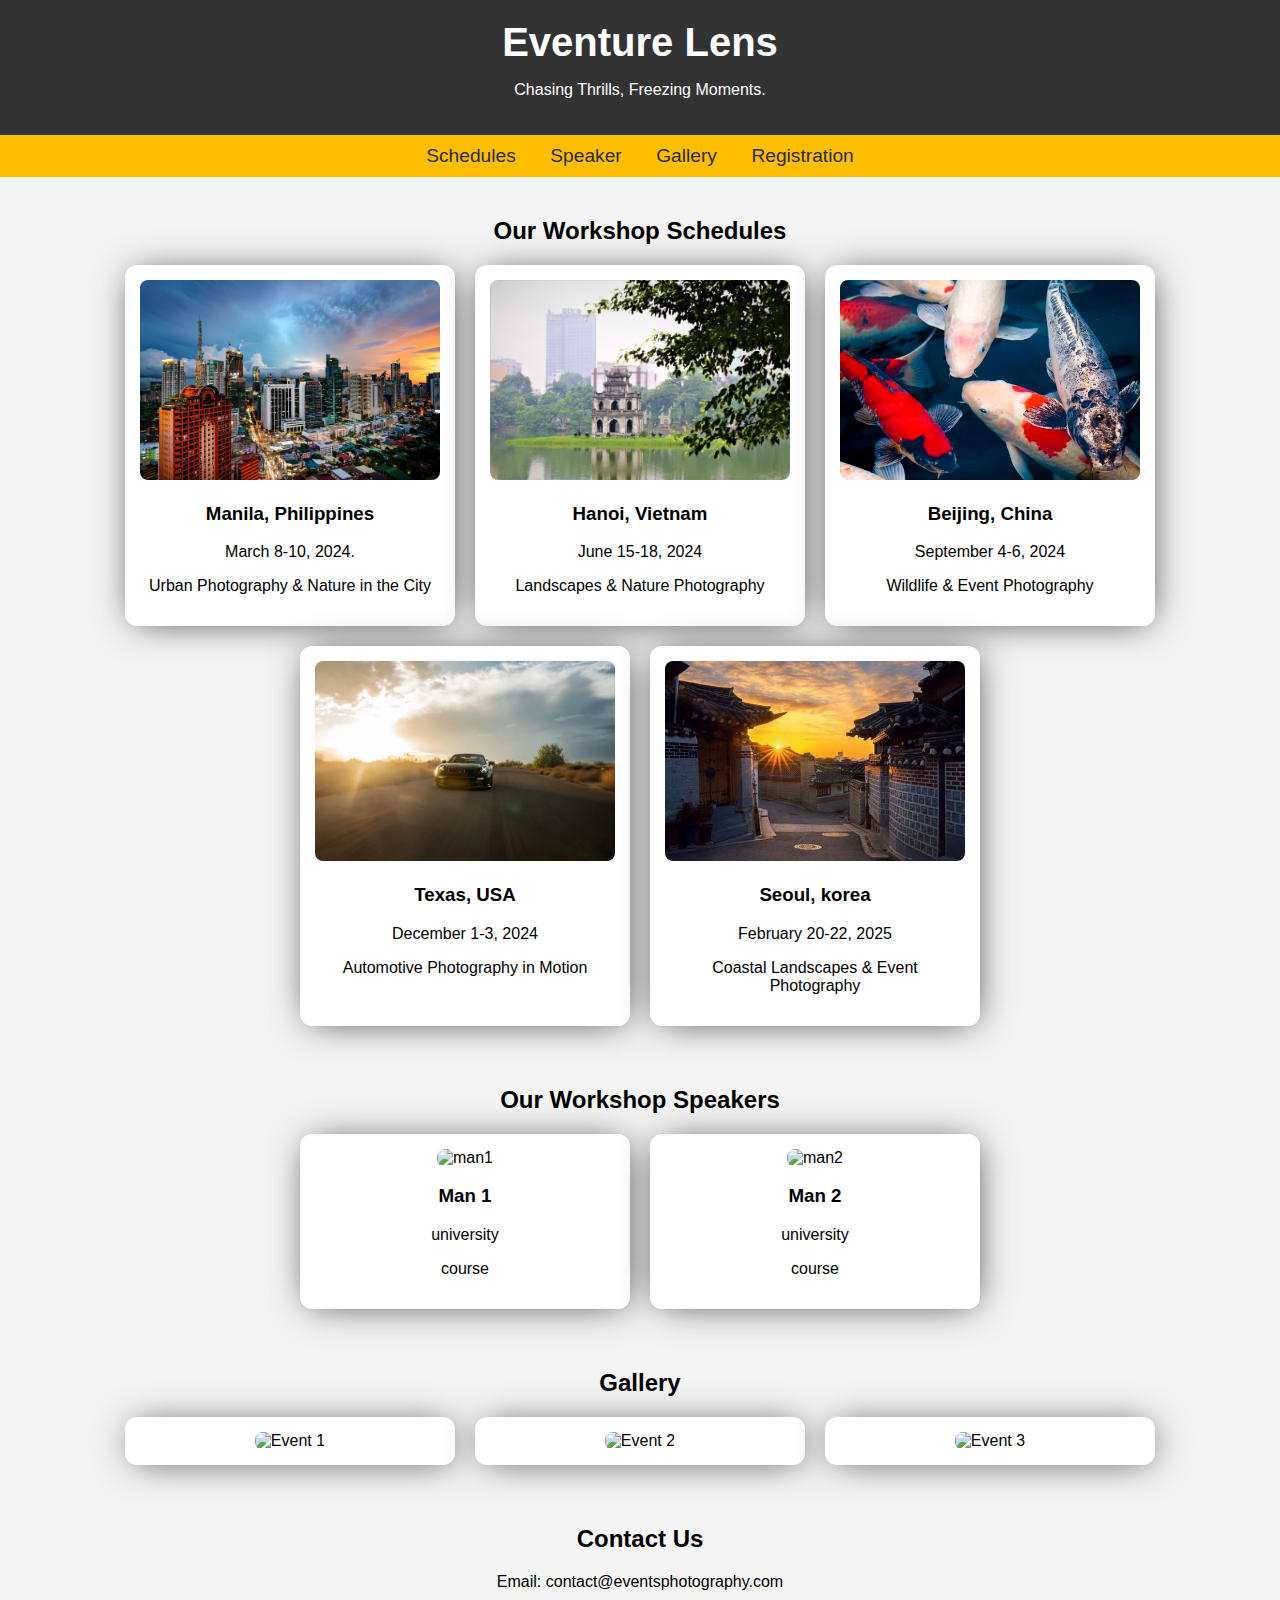
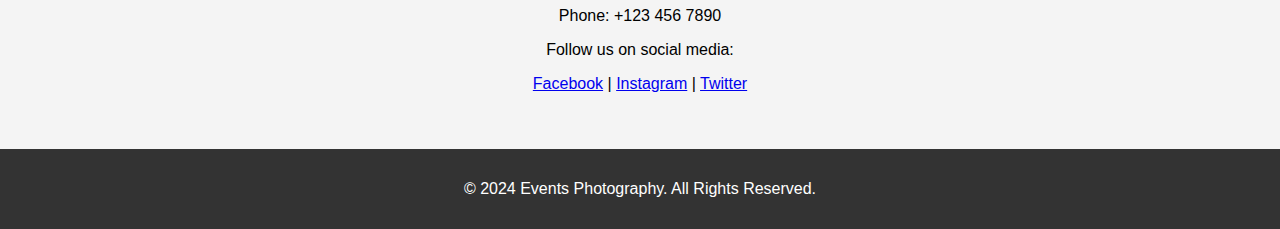
==== index.html @ 26aae25e "Update index.html" ====
<!DOCTYPE html>
<html lang="en">
<head>
    <meta charset="UTF-8">
    <meta name="viewport" content="width=device-width, initial-scale=1.0">
    <title>Eventure Lens</title>
    <link rel="stylesheet" href="styles.css">
</head>
<body>
    <header>
        <h1>Eventure Lens</h1>
        <p>Chasing Thrills, Freezing Moments.</p>
    </header>

    <nav>
        <a href="#schedules">Schedules</a>
        <a href="#gallery">Speaker</a>
        <a href="#contact">Gallery</a>
        <a href="#about">Registration</a>
    </nav>

    <section id="services">
        <h2>Our Workshop Schedules</h2>
        <div class="services">
            <div class="service">
                <img src="Makati_city.jpg" alt="philippines">
                <h3>Manila, Philippines</h3>
                <p>March 8-10, 2024.</p>
                <p>Urban Photography & Nature in the City</p>
            </div>
            <div class="service">
                <img src="hanoi.jpg" alt="vietnam">
                <h3>Hanoi, Vietnam</h3>
                <p>June 15-18, 2024</p>
                <p>Landscapes & Nature Photography</p>
            </div>
            <div class="service">
                <img src="Bejing-china.jpg" alt="china">
                <h3>Beijing, China</h3>
                <p>September 4-6, 2024</p>
                <p>Wildlife & Event Photography</p>
            </div>
            <div class="service">
                <img src="Texas-USA.webp" alt="united states">
                <h3>Texas, USA</h3>
                <p>December 1-3, 2024</p>
                <p>Automotive Photography in Motion</p>
            </div>
            <div class="service">
                <img src="seoul-Korea.jpg" alt="korea">
                <h3>Seoul, korea</h3>
                <p>February 20-22, 2025</p>
                <p>Coastal Landscapes & Event Photography</p>
            </div>
        </div>
    </section>

    <section id="speaker">
        <h2>Our Workshop Speakers</h2>
        <div class="speakers">
            <div class="speaker">
                <img src="picture.jpg" alt="man1">
                <h3>Man 1</h3>
                <p>university</p>
                <p>course</p>
            </div>
            <div class="speaker">
                <img src="picture.jpg" alt="man2">
                <h3>Man 2</h3>
                <p>university</p>
                <p>course</p>
            </div>
        </div>
    </section>

    <section id="gallery">
        <h2>Gallery</h2>
        <div class="gallery">
            <div class="photo">
                <img src="event1.jpg" alt="Event 1">
            </div>
            <div class="photo">
                <img src="event2.jpg" alt="Event 2">
            </div>
            <div class="photo">
                <img src="event3.jpg" alt="Event 3">
            </div>
        </div>
    </section>

    <section id="contact">
        <h2>Contact Us</h2>
        <p>Email: contact@eventsphotography.com</p>
        <p>Phone: +123 456 7890</p>
        <p>Follow us on social media:</p>
        <p>
            <a href="#">Facebook</a> | 
            <a href="#">Instagram</a> | 
            <a href="#">Twitter</a>
        </p>
    </section>

    <footer>
        <p>&copy; 2024 Events Photography. All Rights Reserved.</p>
    </footer>
</body>
</html>
---- styles.css ----
/* General Styles */
body {
    font-family: Arial, sans-serif;
    margin: 0;
    padding: 0;
    background-color: #f4f4f4;
}

/* Header Styles */
header {
    background-color: #333;
    color: #fff;
    padding: 20px 0;
    text-align: center;
}

header h1 {
    margin: 0;
    font-size: 2.5em;
}

/* Navigation Styles */
nav {
    text-align: center;
    padding: 10px;
    background-color: #ffbf00;
}

nav a {
    color: #2a2a2a;
    text-decoration: none;
    margin: 0 15px;
    font-size: 1.2em;
}

nav a:hover {
    text-decoration: underline;
}

/* Section Styles */
section {
    padding: 20px;
    text-align: center;
}

/* Services Section */
.services, .gallery {
    display: flex;
    justify-content: center;
    gap: 20px;
    flex-wrap: wrap;
}

.service, .photo {
    background-color: #fff;
    padding: 15px;
    width: 300px;
    border-radius: 12px;
    box-shadow: 2px 2px 38px -8px rgba(0,0,0,0.78);
}

.service img, .photo img {
    width: 100%;
    height: 200px;
    object-fit: cover;
    border-radius: 8px;
}

/* Speaker Section */
.speakers, .gallery {
    display: flex;
    justify-content: center;
    gap: 20px;
    flex-wrap: wrap;
}

.speaker, .photo {
    background-color: #fff;
    padding: 15px;
    width: 300px;
    border-radius: 12px;
    box-shadow: 2px 2px 38px -8px rgba(0,0,0,0.78);
}

.speaker img, .photo img {
    width: 100%;
    height: 200px;
    object-fit: cover;
    border-radius: 8px;
}

/* Footer Styles */
footer {
    background-color: #333;
    color: #fff;
    text-align: center;
    padding: 15px 0;
    margin-top: 20px;
}
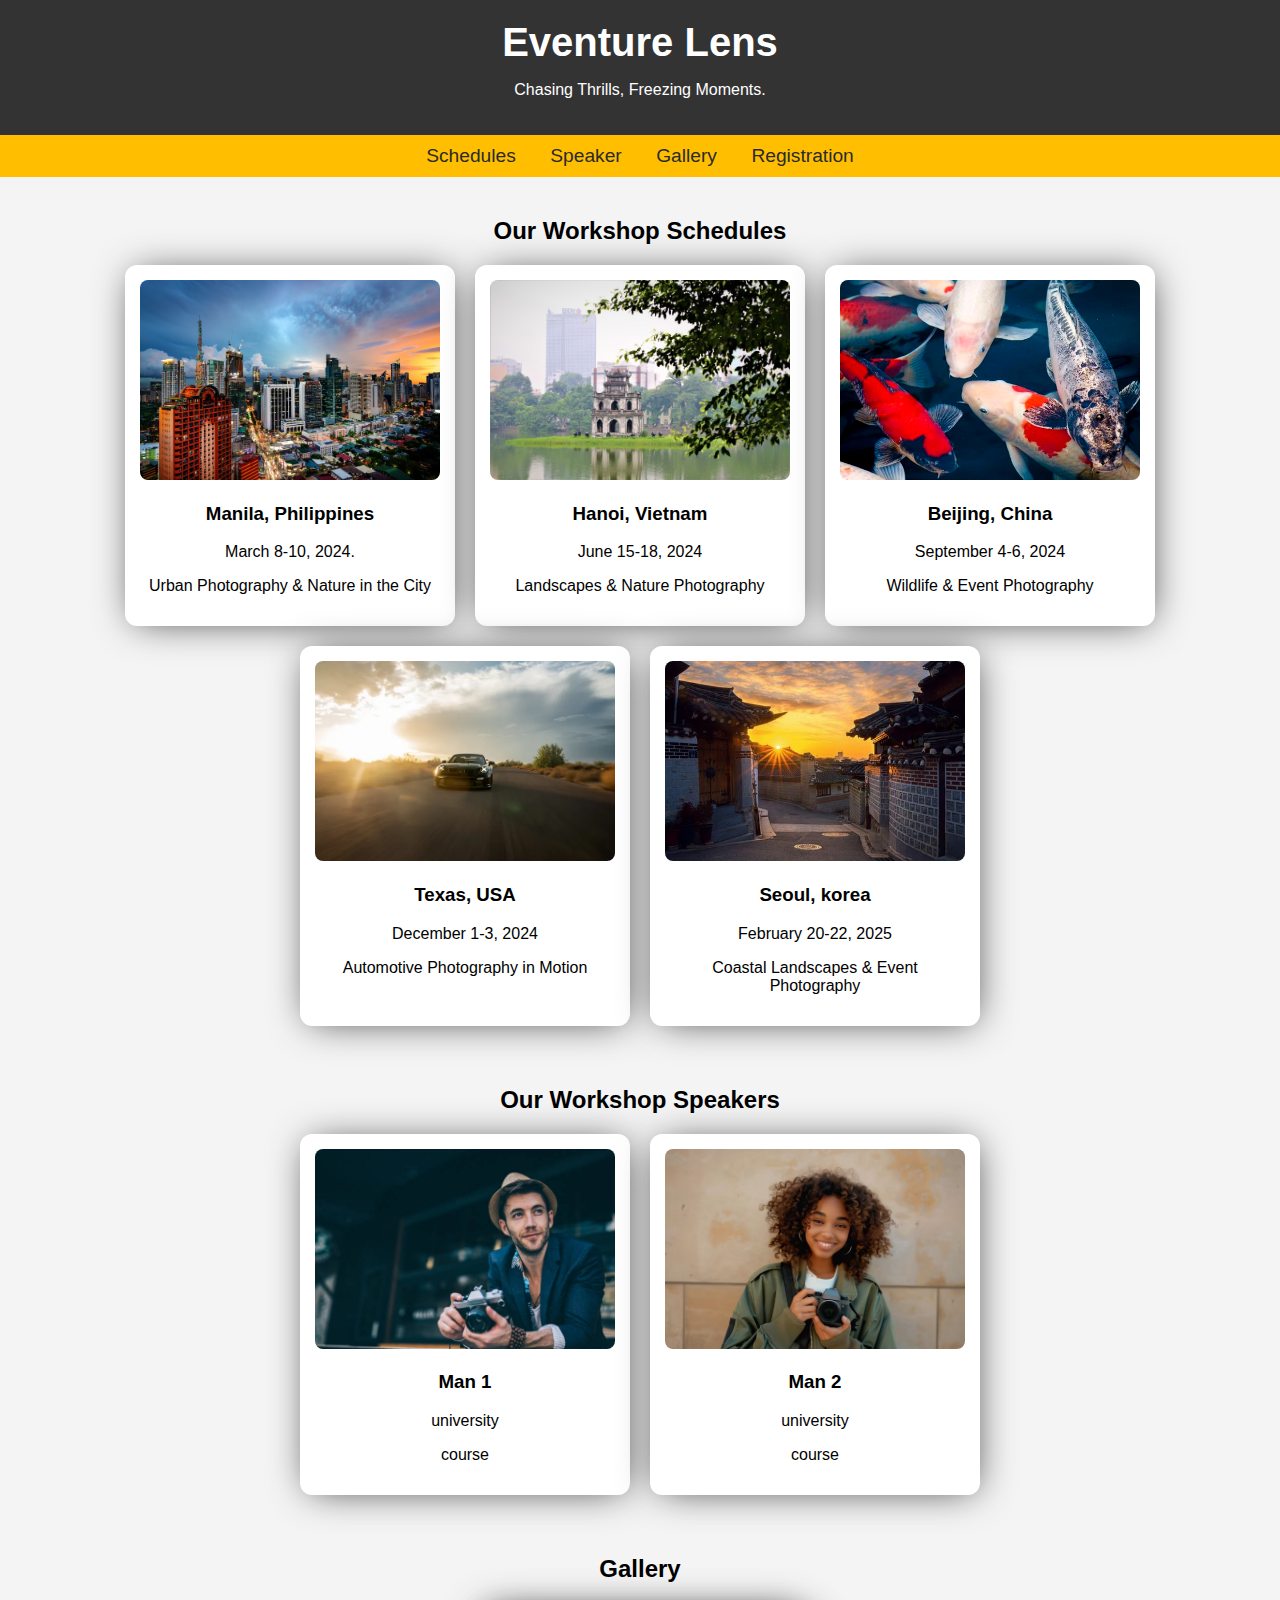
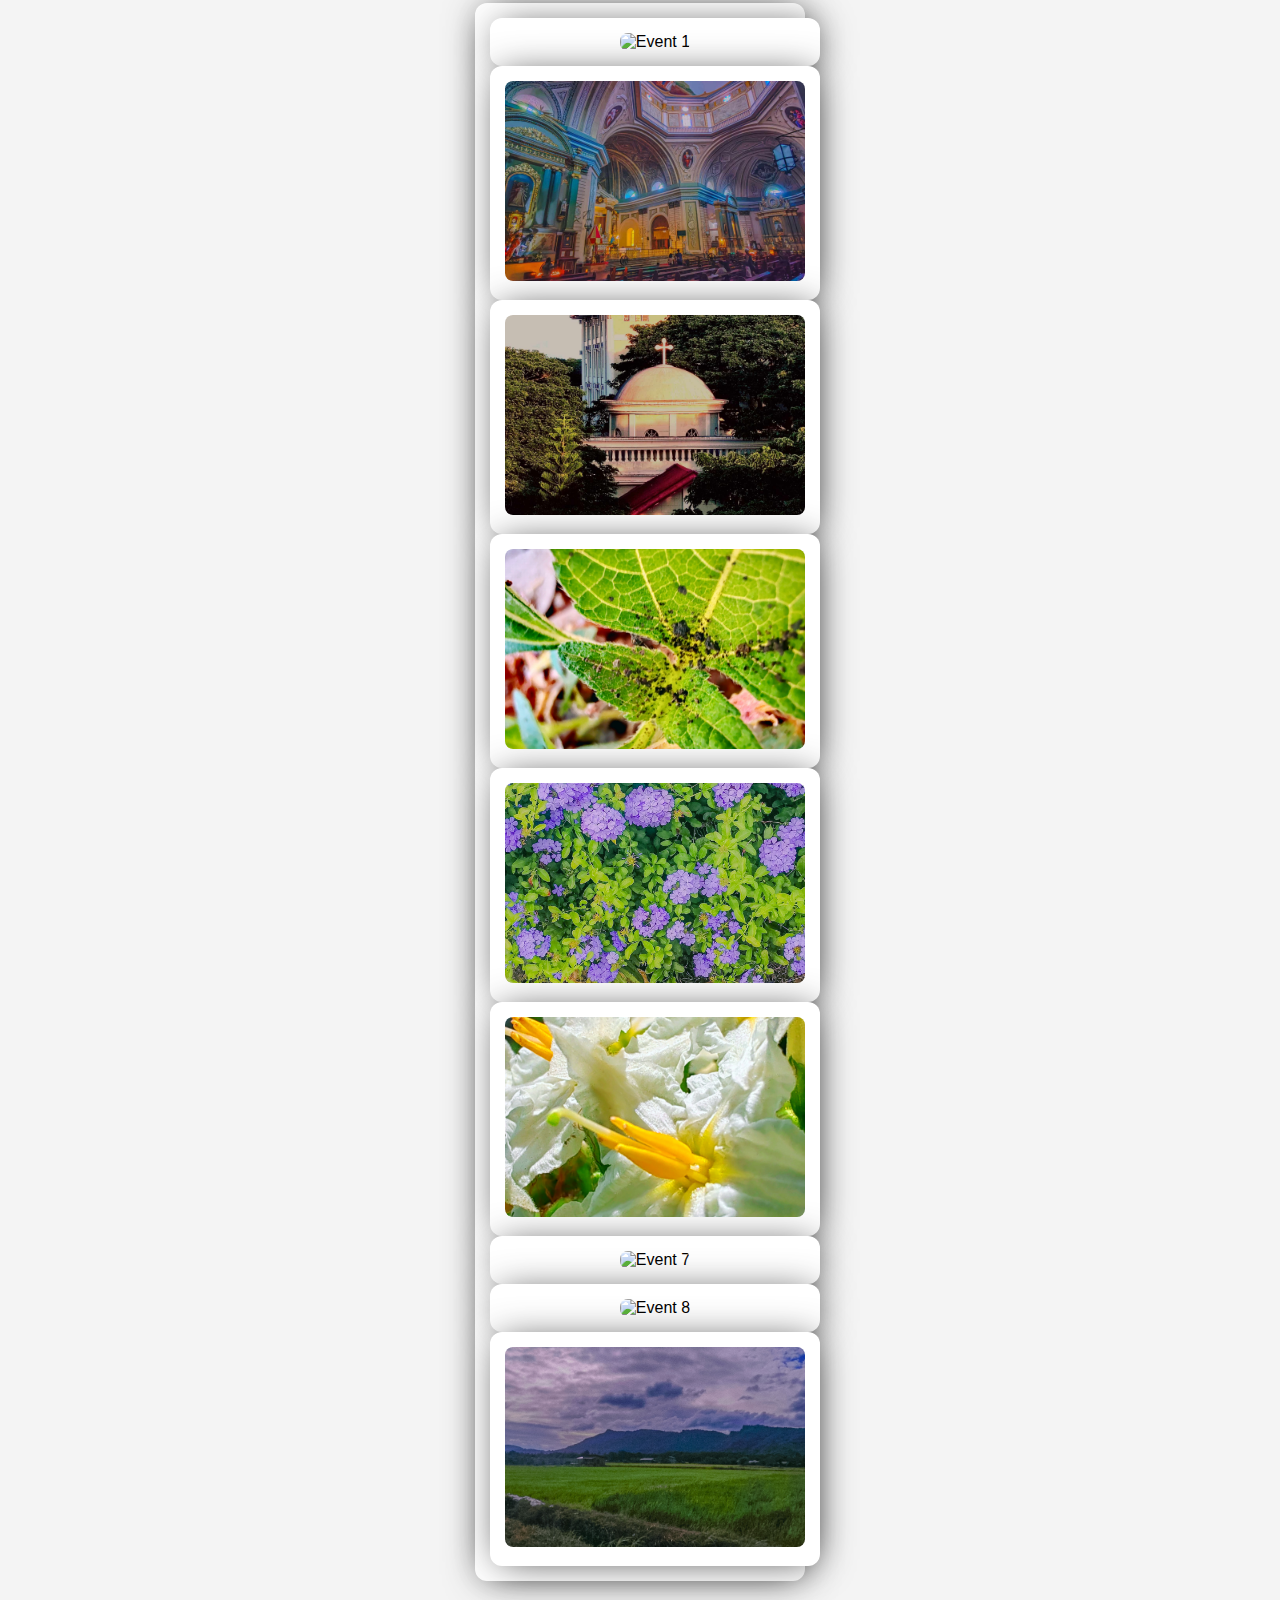
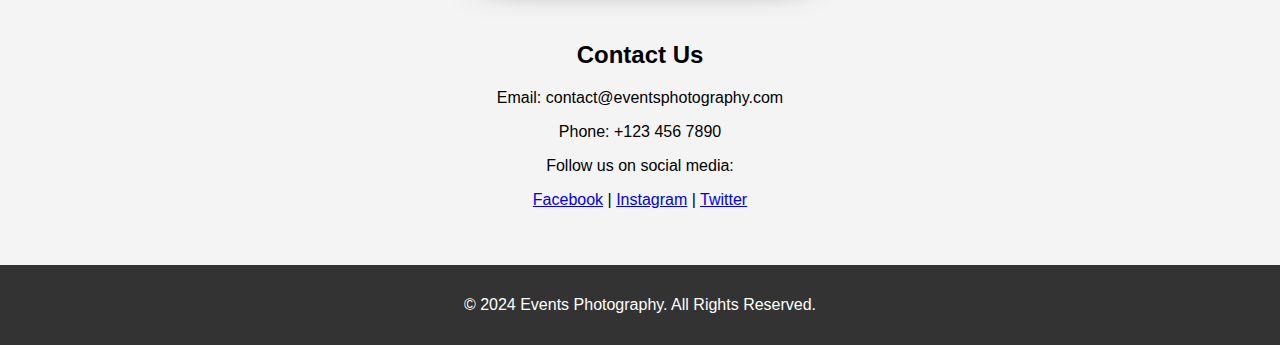
==== commit f22ca566: "Update index.html" ====
--- a/index.html
+++ b/index.html
@@ -59,13 +59,13 @@
         <h2>Our Workshop Speakers</h2>
         <div class="speakers">
             <div class="speaker">
-                <img src="picture.jpg" alt="man1">
+                <img src="male-person.jpg" alt="man1">
                 <h3>Man 1</h3>
                 <p>university</p>
                 <p>course</p>
             </div>
             <div class="speaker">
-                <img src="picture.jpg" alt="man2">
+                <img src="F-person.avif" alt="man2">
                 <h3>Man 2</h3>
                 <p>university</p>
                 <p>course</p>
@@ -77,13 +77,32 @@
         <h2>Gallery</h2>
         <div class="gallery">
             <div class="photo">
-                <img src="event1.jpg" alt="Event 1">
+                <div class="photo">
+                <img src="Flower.jpg" alt="Event 1">
             </div>
             <div class="photo">
-                <img src="event2.jpg" alt="Event 2">
+                <img src="Taal-Church.jpg" alt="Event 2">
             </div>
             <div class="photo">
-                <img src="event3.jpg" alt="Event 3">
+                <img src="Chapel.jpg" alt="Event 3">
+            </div>
+            <div class="photo">
+                <img src="leaf.jpg.jpg" alt="Event 4">
+            </div>
+            <div class="photo">
+                <img src="purpleflower.jpg.jpg" alt="Event 5">
+            </div>
+            <div class="photo">
+                <img src="triple-flower.jpg.jpg" alt="Event 6">
+            </div>
+            <div class="photo">
+                <img src="new 6.jpg" alt="Event 7">
+            </div>
+            <div class="photo">
+                <img src="new 8.jpg" alt="Event 8">
+            </div>
+            <div class="photo">
+                <img src="new 9.jpeg" alt="Event 9">
             </div>
         </div>
     </section>
--- a/styles.css
+++ b/styles.css
@@ -97,3 +97,34 @@
     padding: 15px 0;
     margin-top: 20px;
 }
+    /* Responsive */
+@media (max-width: 768px) {
+    header h1 {
+        font-size: 2em;
+    }
+    
+    nav a {
+        margin: 0 10px;
+        font-size: 1em;
+    }
+    
+    .service, .speaker, .photo {
+        width: 90%;
+        max-width: 300px;
+    }
+}
+
+@media (max-width: 480px) {
+    header h1 {
+        font-size: 1.5em;
+    }
+    
+    nav a {
+        margin: 0 5px;
+        font-size: 0.9em;
+    }
+    
+    .service, .speaker, .photo {
+        width: 95%;
+    }
+}
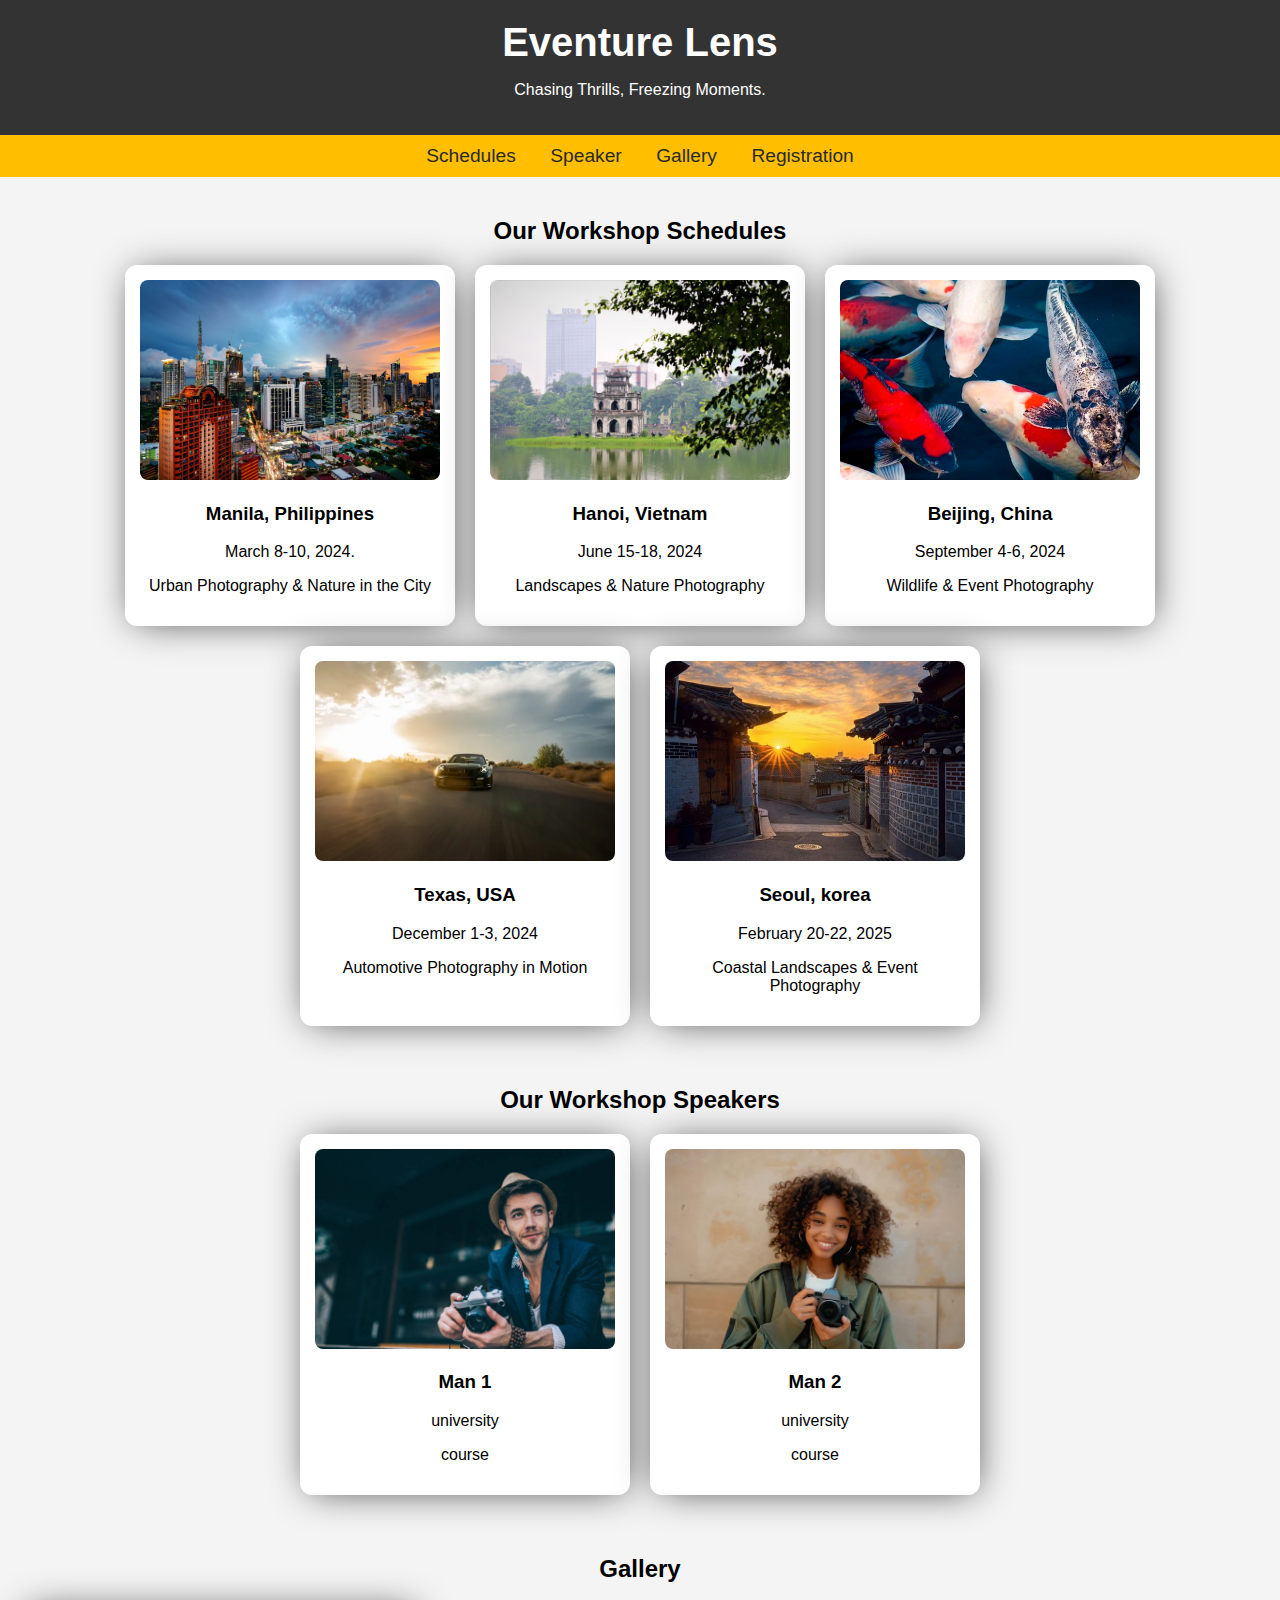
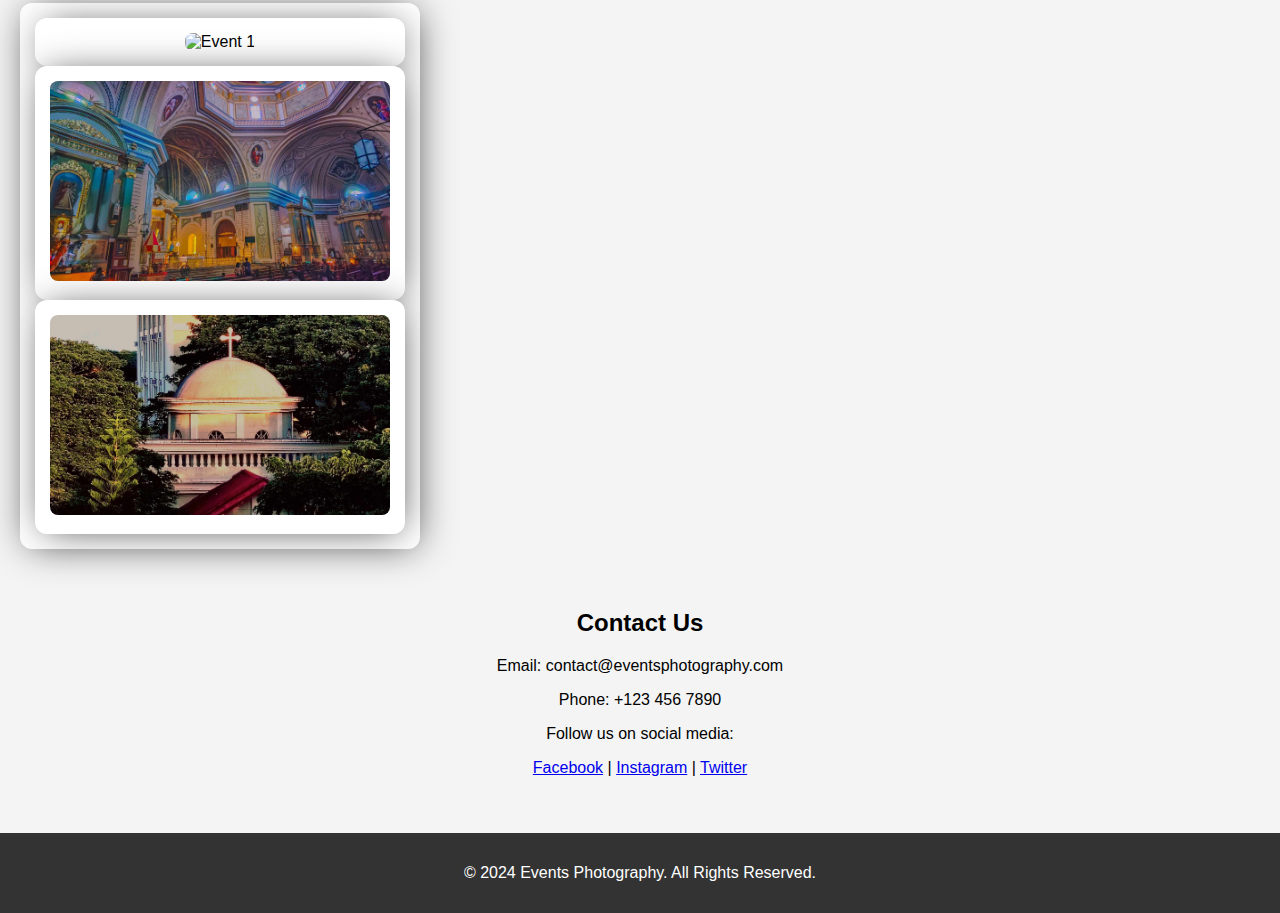
==== commit 2d448956: "Update index.html" ====
--- a/index.html
+++ b/index.html
@@ -85,25 +85,6 @@
             </div>
             <div class="photo">
                 <img src="Chapel.jpg" alt="Event 3">
-            </div>
-            <div class="photo">
-                <img src="leaf.jpg.jpg" alt="Event 4">
-            </div>
-            <div class="photo">
-                <img src="purpleflower.jpg.jpg" alt="Event 5">
-            </div>
-            <div class="photo">
-                <img src="triple-flower.jpg.jpg" alt="Event 6">
-            </div>
-            <div class="photo">
-                <img src="new 6.jpg" alt="Event 7">
-            </div>
-            <div class="photo">
-                <img src="new 8.jpg" alt="Event 8">
-            </div>
-            <div class="photo">
-                <img src="new 9.jpeg" alt="Event 9">
-            </div>
         </div>
     </section>
 
--- a/styles.css
+++ b/styles.css
@@ -57,6 +57,7 @@
     width: 300px;
     border-radius: 12px;
     box-shadow: 2px 2px 38px -8px rgba(0,0,0,0.78);
+    overflow: hidden;
 }
 
 .service img, .photo img {
@@ -64,6 +65,7 @@
     height: 200px;
     object-fit: cover;
     border-radius: 8px;
+    transition: transform 0.5s;
 }
 
 /* Speaker Section */
@@ -98,6 +100,12 @@
     margin-top: 20px;
 }
     /* Responsive */
+@media (max-width: 1024px) {
+    .service, .photo {
+        width: 45%; /* 2 items in a row */
+    }
+}
+
 @media (max-width: 768px) {
     header h1 {
         font-size: 2em;
@@ -128,3 +136,16 @@
         width: 95%;
     }
 }
+
+/* Additional Media Queries for 3x3 Grid in Gallery */
+@media (min-width: 480px) {
+    .gallery {
+        display: grid;
+        grid-template-columns: repeat(3, 1fr); /* 3 items per row */
+        gap: 20px; /* Space between grid items */
+    }
+
+    .photo {
+        width: auto; /* Let the grid control the width */
+    }
+}
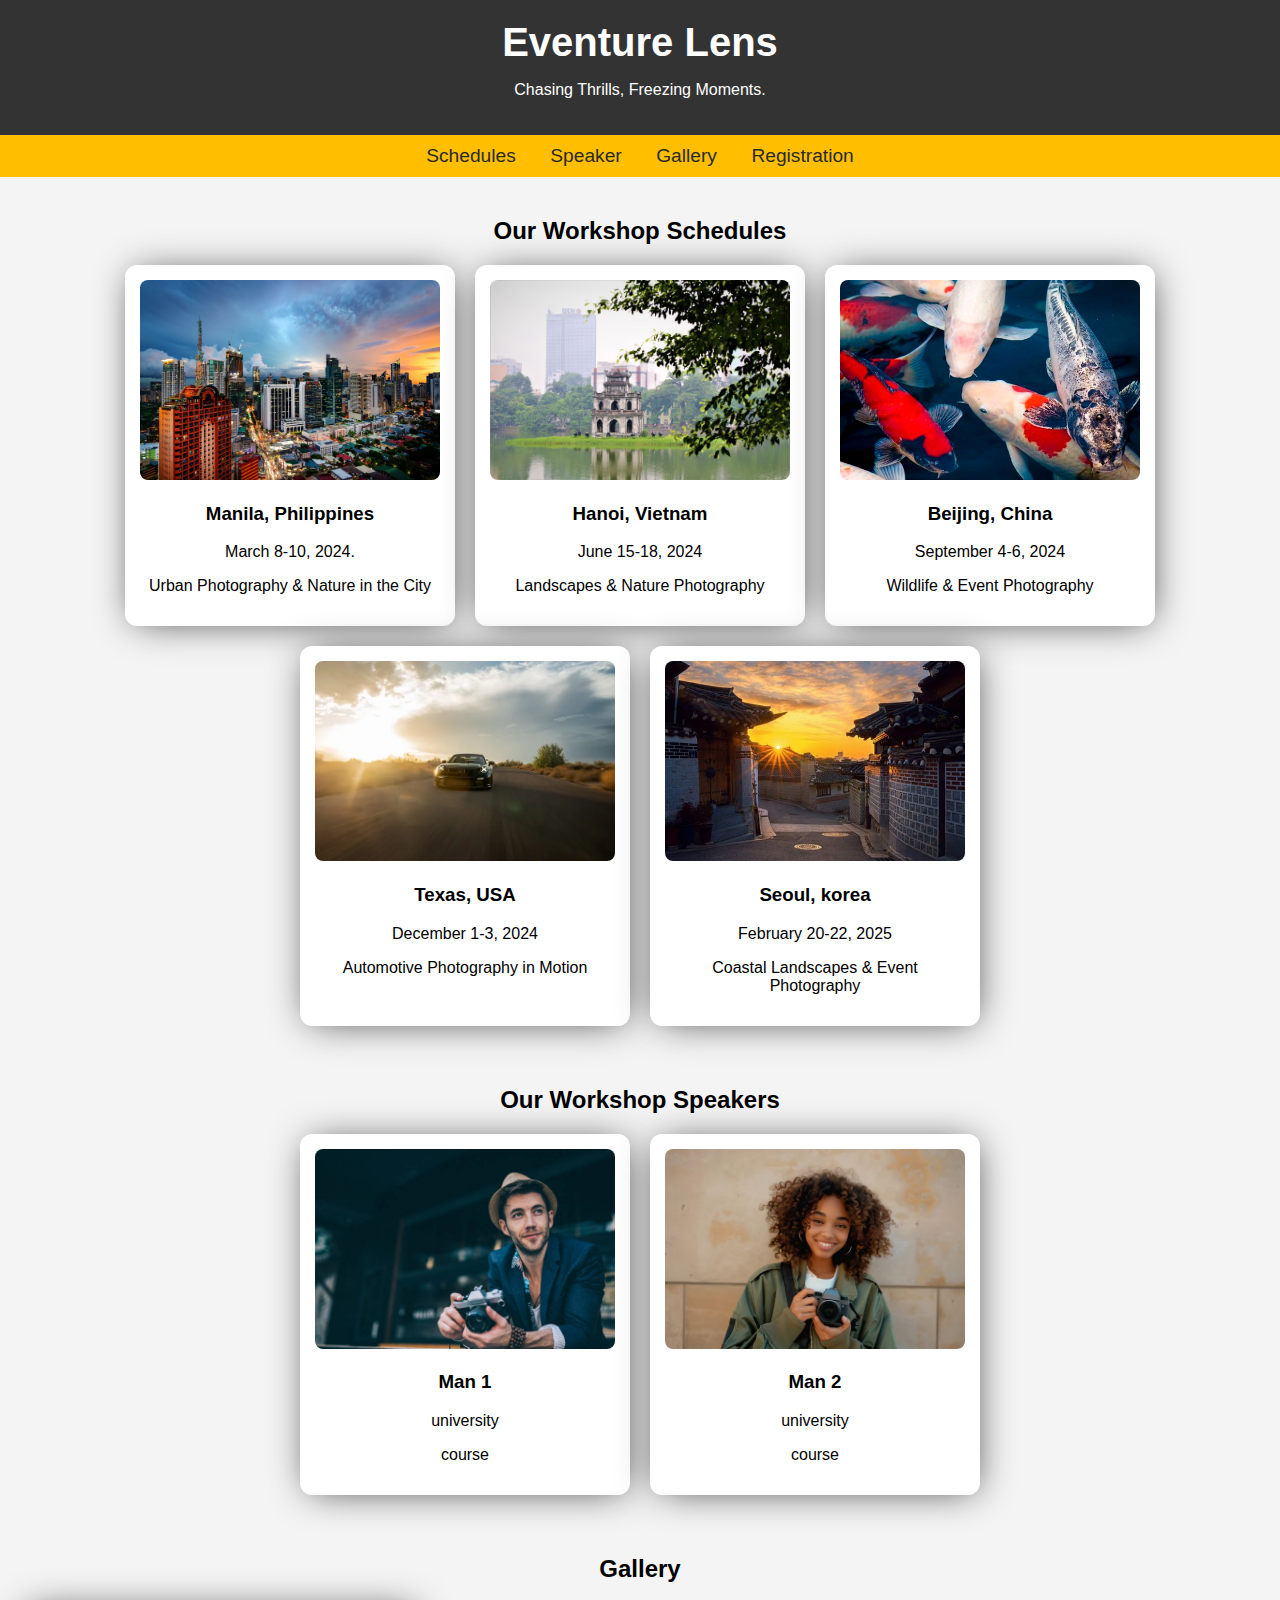
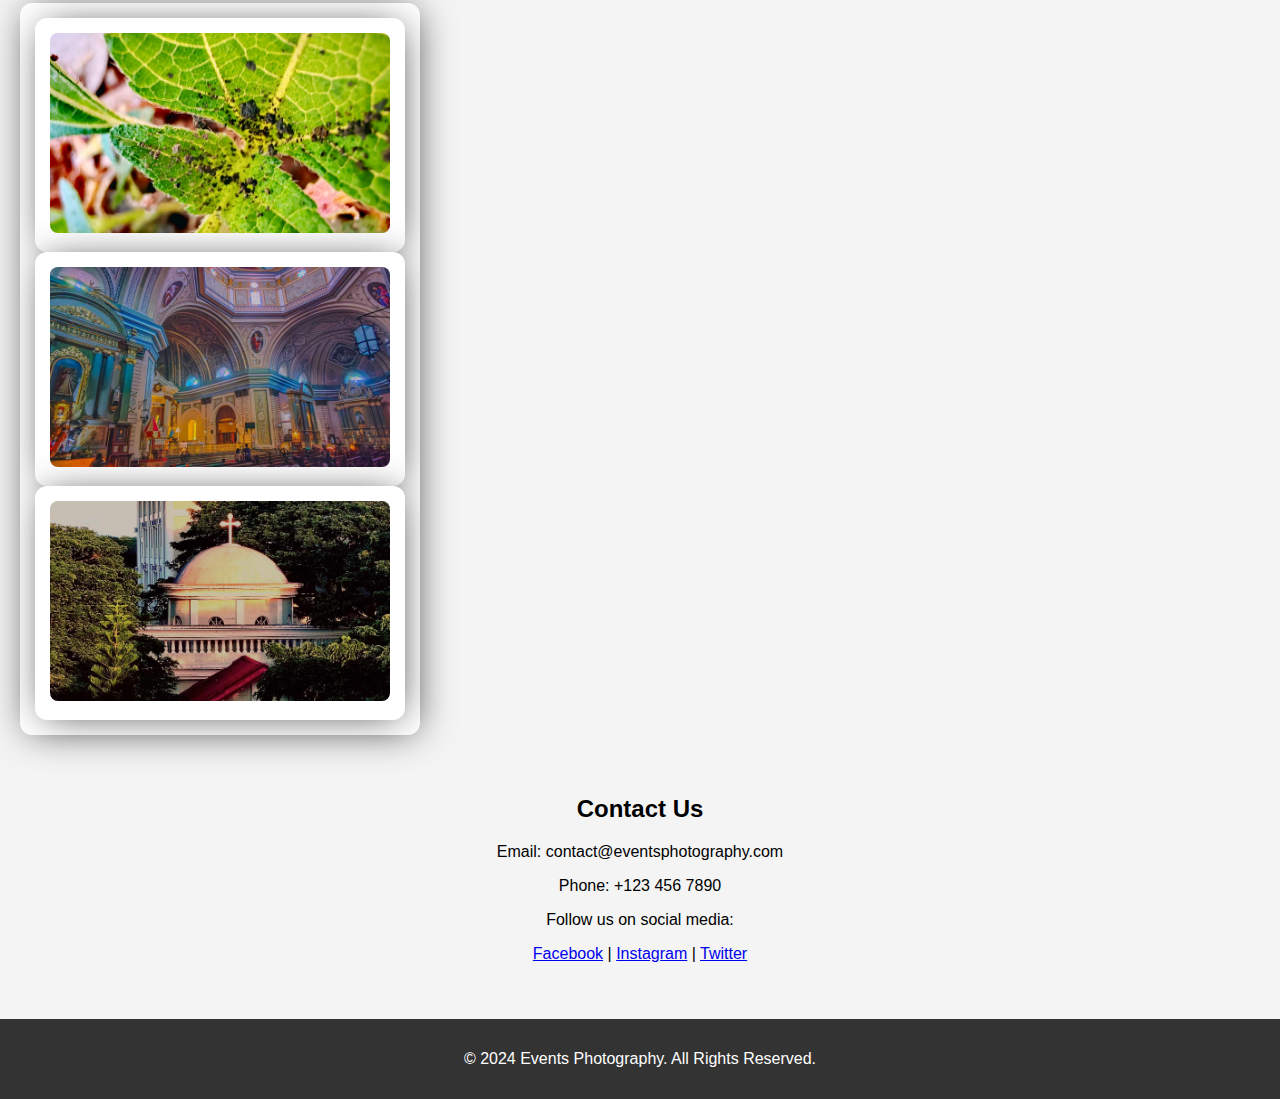
==== commit 72cd0261: "Update index.html" ====
--- a/index.html
+++ b/index.html
@@ -78,7 +78,7 @@
         <div class="gallery">
             <div class="photo">
                 <div class="photo">
-                <img src="Flower.jpg" alt="Event 1">
+                <img src="leaf.jpg.jpg" alt="Event 1">
             </div>
             <div class="photo">
                 <img src="Taal-Church.jpg" alt="Event 2">
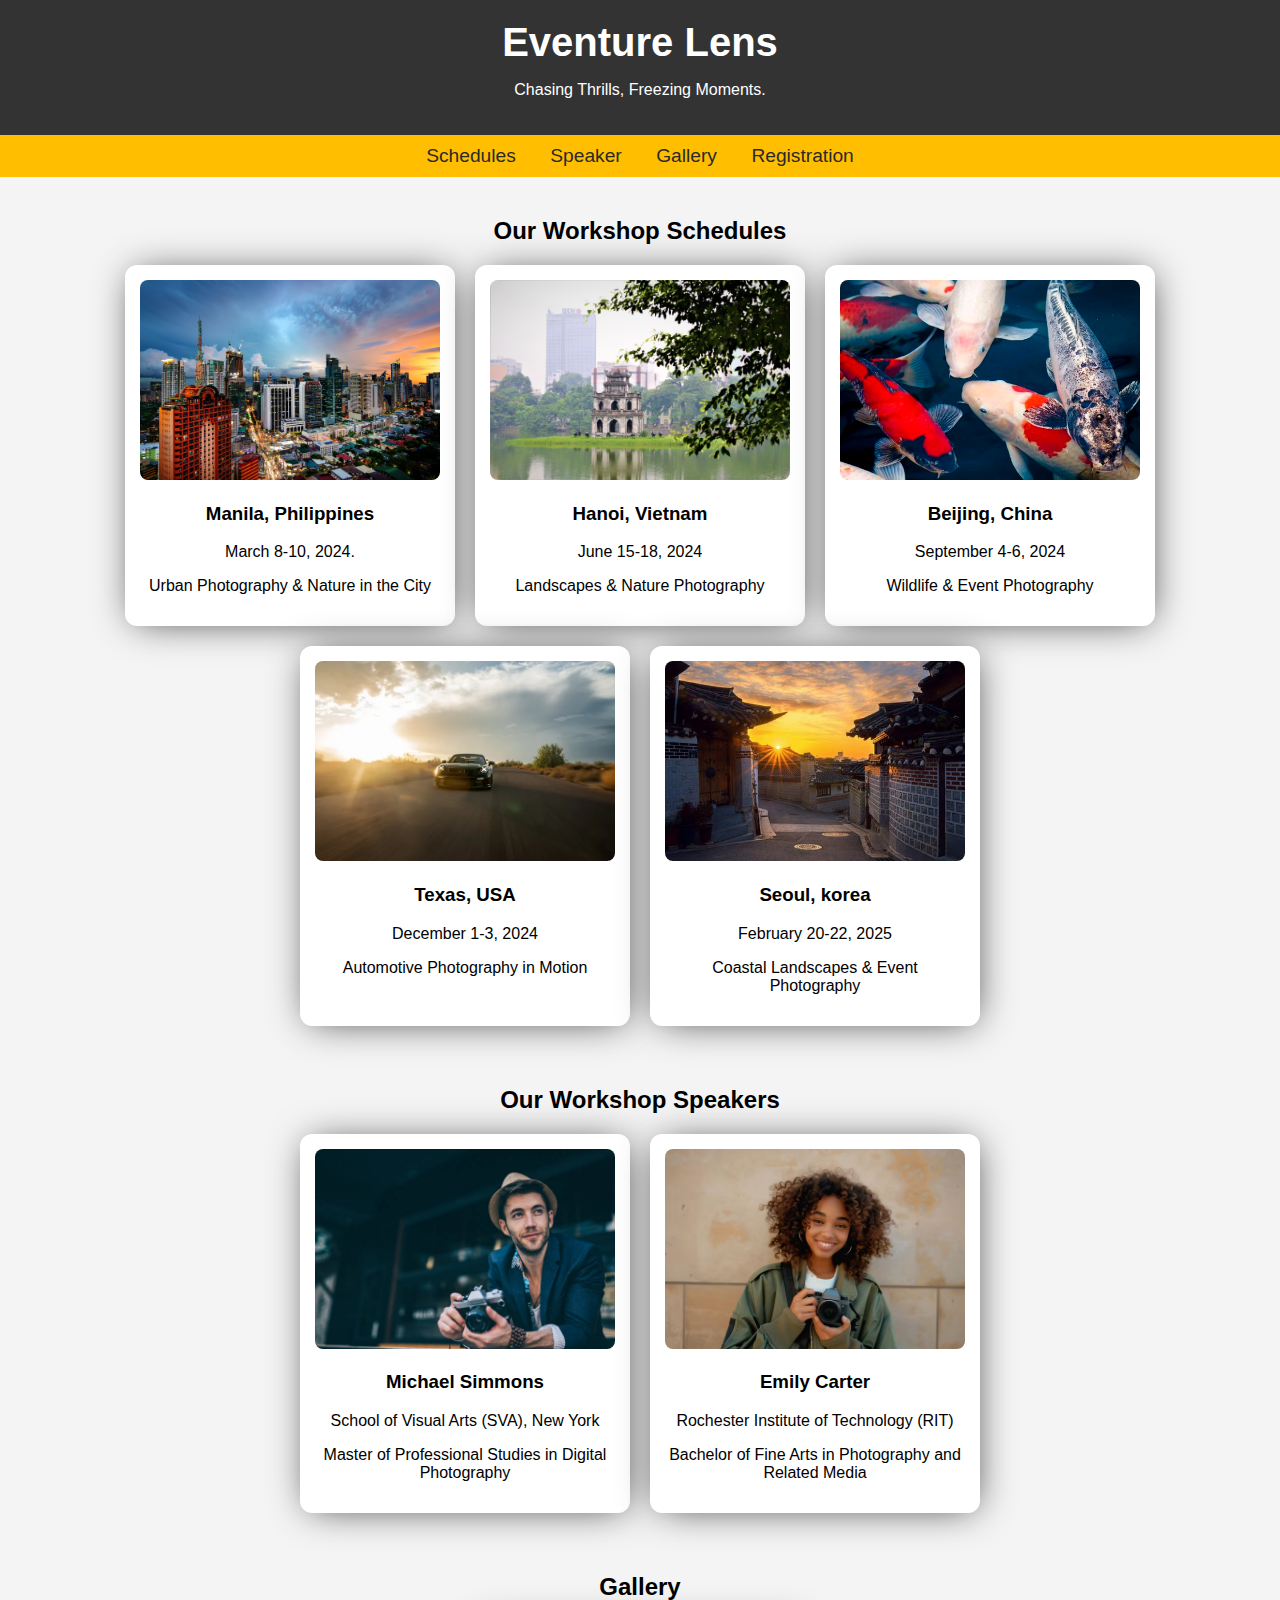
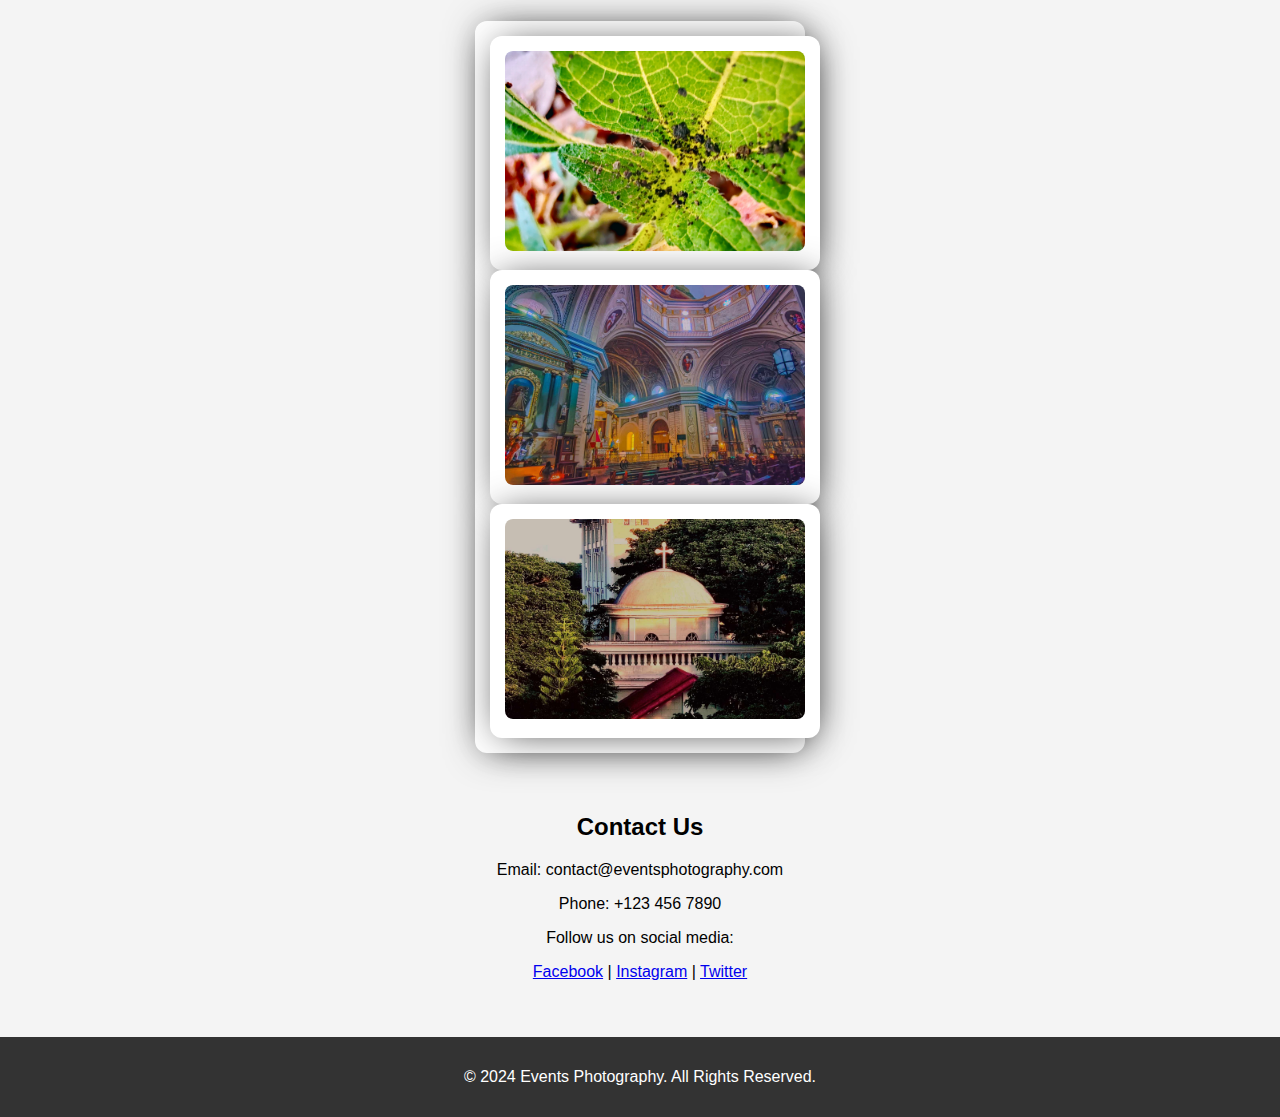
==== commit b738c2c1: "Update index.html" ====
--- a/index.html
+++ b/index.html
@@ -60,15 +60,15 @@
         <div class="speakers">
             <div class="speaker">
                 <img src="male-person.jpg" alt="man1">
-                <h3>Man 1</h3>
-                <p>university</p>
-                <p>course</p>
+                <h3>Michael Simmons</h3>
+                <p>School of Visual Arts (SVA), New York</p>
+                <p>Master of Professional Studies in Digital Photography</p>
             </div>
             <div class="speaker">
                 <img src="F-person.avif" alt="man2">
-                <h3>Man 2</h3>
-                <p>university</p>
-                <p>course</p>
+                <h3>Emily Carter</h3>
+                <p>Rochester Institute of Technology (RIT)</p>
+                <p>Bachelor of Fine Arts in Photography and Related Media</p>
             </div>
         </div>
     </section>
--- a/styles.css
+++ b/styles.css
@@ -57,7 +57,6 @@
     width: 300px;
     border-radius: 12px;
     box-shadow: 2px 2px 38px -8px rgba(0,0,0,0.78);
-    overflow: hidden;
 }
 
 .service img, .photo img {
@@ -65,7 +64,6 @@
     height: 200px;
     object-fit: cover;
     border-radius: 8px;
-    transition: transform 0.5s;
 }
 
 /* Speaker Section */
@@ -76,7 +74,7 @@
     flex-wrap: wrap;
 }
 
-.speaker, .photo {
+.speaker {
     background-color: #fff;
     padding: 15px;
     width: 300px;
@@ -100,12 +98,6 @@
     margin-top: 20px;
 }
     /* Responsive */
-@media (max-width: 1024px) {
-    .service, .photo {
-        width: 45%; /* 2 items in a row */
-    }
-}
-
 @media (max-width: 768px) {
     header h1 {
         font-size: 2em;
@@ -136,16 +128,3 @@
         width: 95%;
     }
 }
-
-/* Additional Media Queries for 3x3 Grid in Gallery */
-@media (min-width: 480px) {
-    .gallery {
-        display: grid;
-        grid-template-columns: repeat(3, 1fr); /* 3 items per row */
-        gap: 20px; /* Space between grid items */
-    }
-
-    .photo {
-        width: auto; /* Let the grid control the width */
-    }
-}
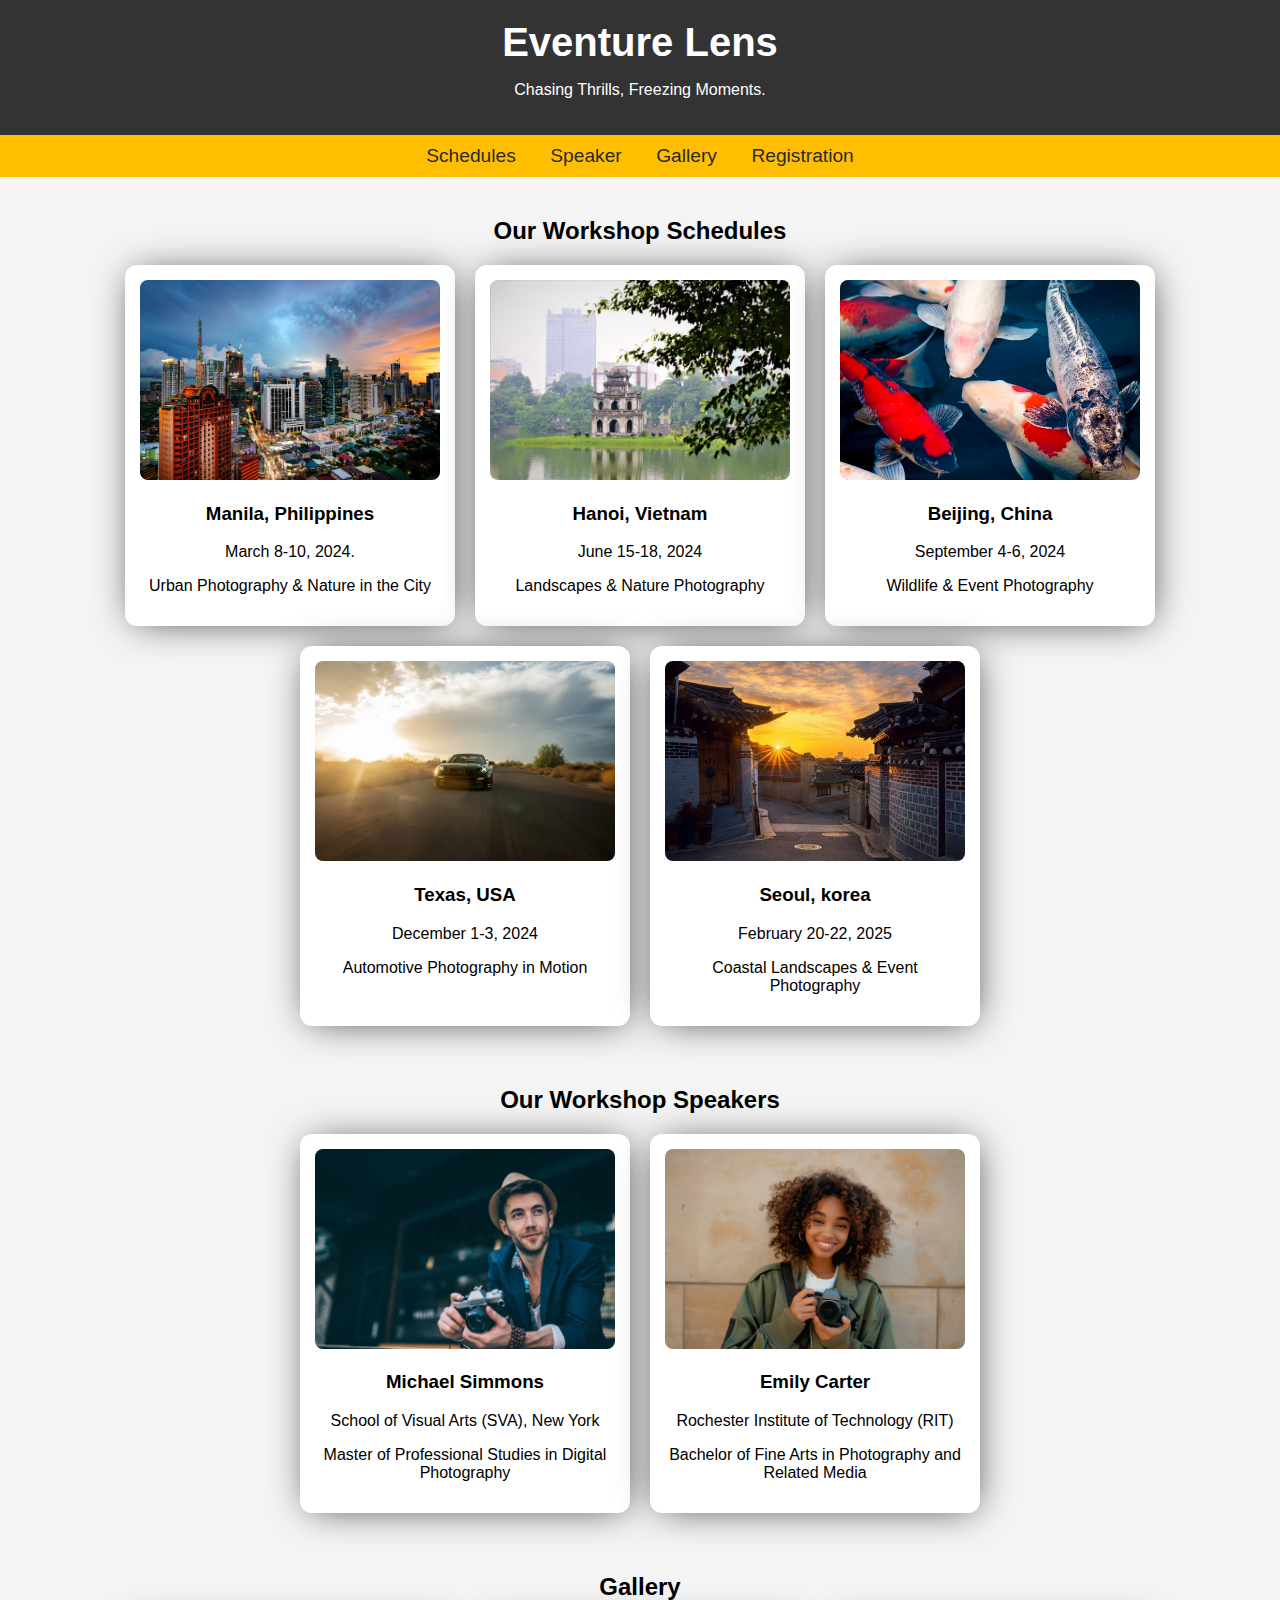
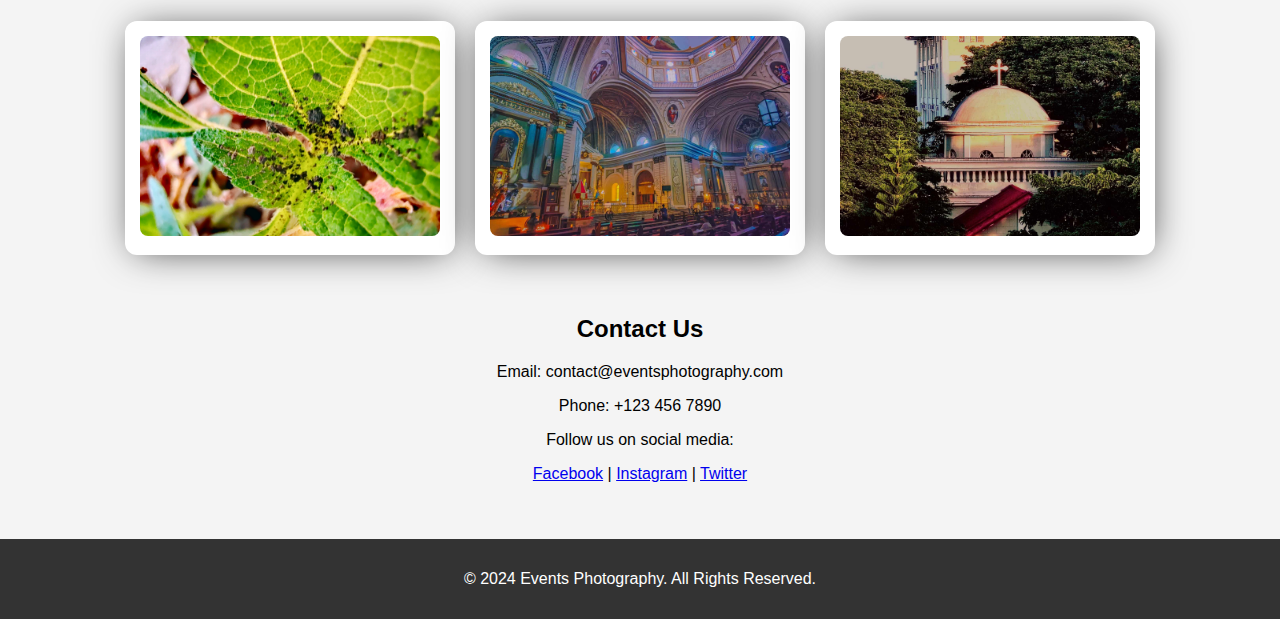
==== commit ff82565f: "Update index.html" ====
--- a/index.html
+++ b/index.html
@@ -77,7 +77,6 @@
         <h2>Gallery</h2>
         <div class="gallery">
             <div class="photo">
-                <div class="photo">
                 <img src="leaf.jpg.jpg" alt="Event 1">
             </div>
             <div class="photo">
@@ -85,6 +84,7 @@
             </div>
             <div class="photo">
                 <img src="Chapel.jpg" alt="Event 3">
+            </div>
         </div>
     </section>
 
--- a/styles.css
+++ b/styles.css
@@ -97,34 +97,4 @@
     padding: 15px 0;
     margin-top: 20px;
 }
-    /* Responsive */
-@media (max-width: 768px) {
-    header h1 {
-        font-size: 2em;
-    }
-    
-    nav a {
-        margin: 0 10px;
-        font-size: 1em;
-    }
-    
-    .service, .speaker, .photo {
-        width: 90%;
-        max-width: 300px;
-    }
-}
-
-@media (max-width: 480px) {
-    header h1 {
-        font-size: 1.5em;
-    }
-    
-    nav a {
-        margin: 0 5px;
-        font-size: 0.9em;
-    }
-    
-    .service, .speaker, .photo {
-        width: 95%;
-    }
-}
+   
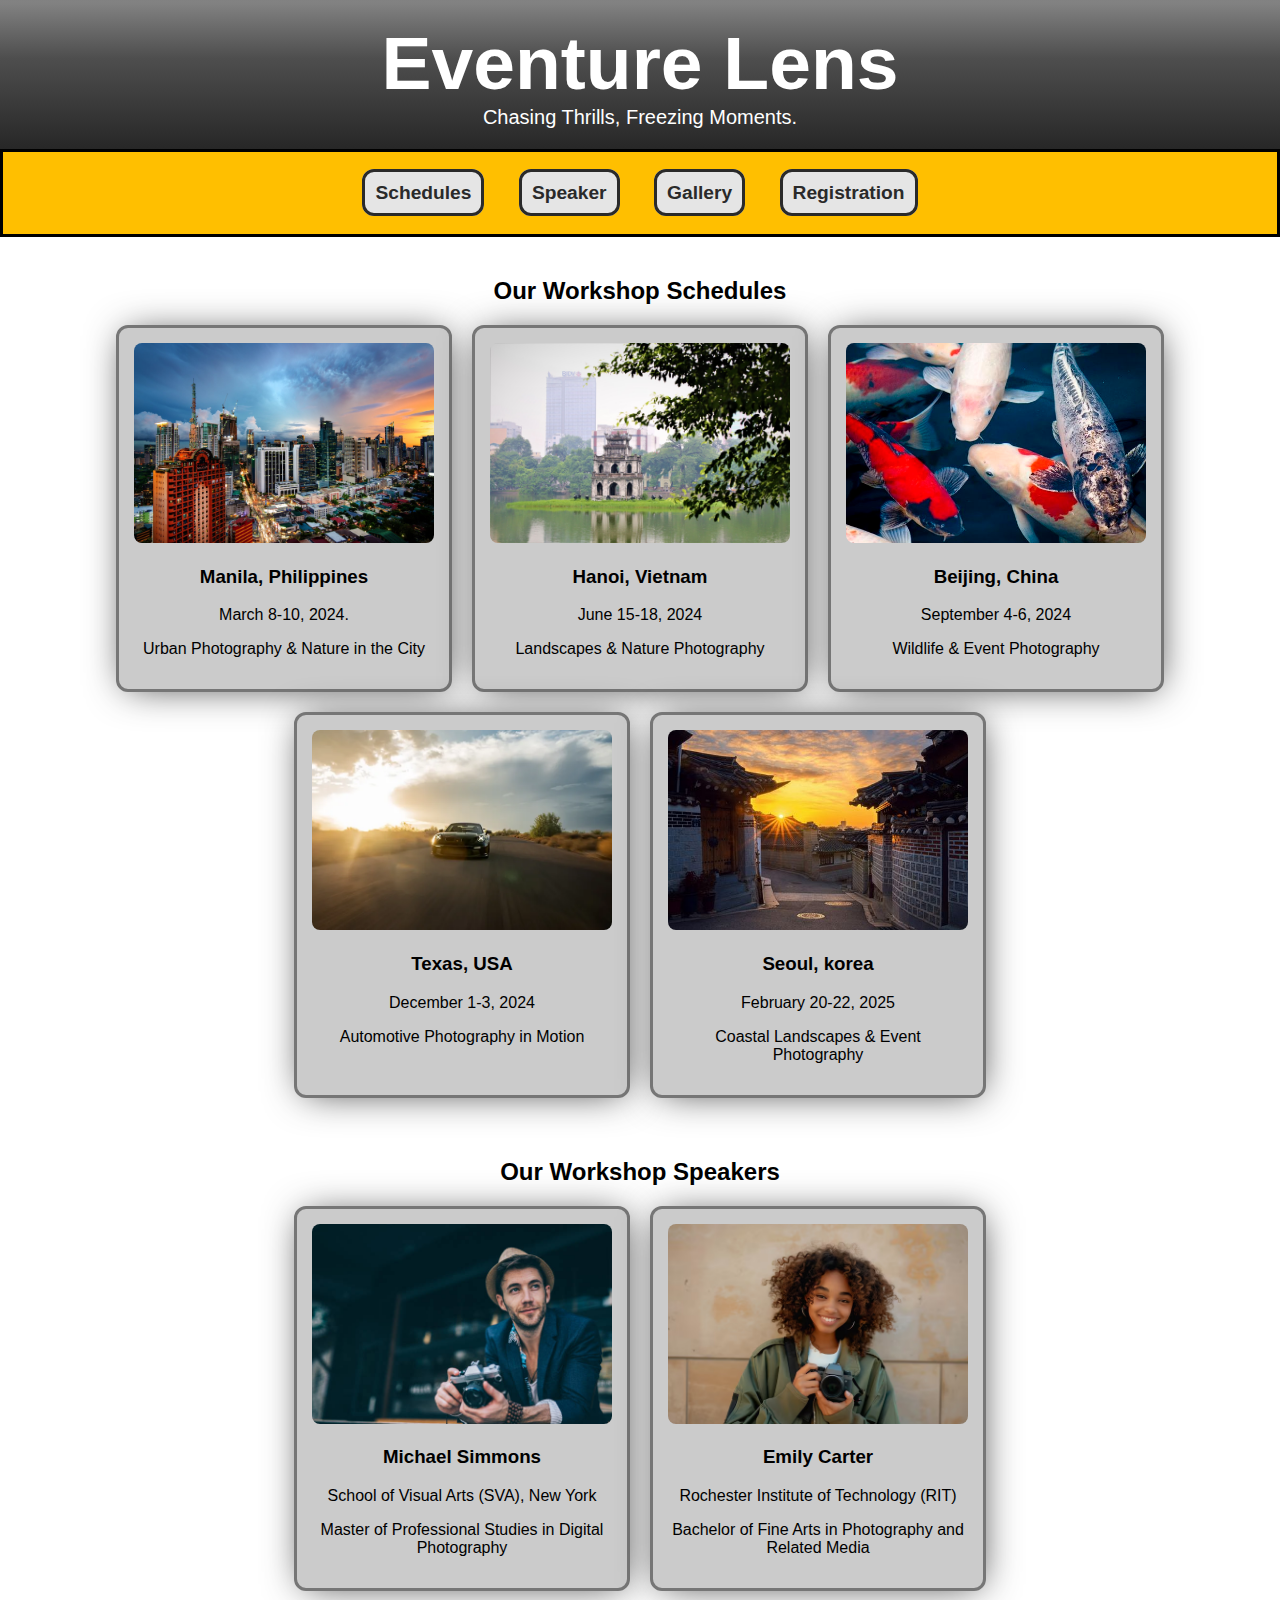
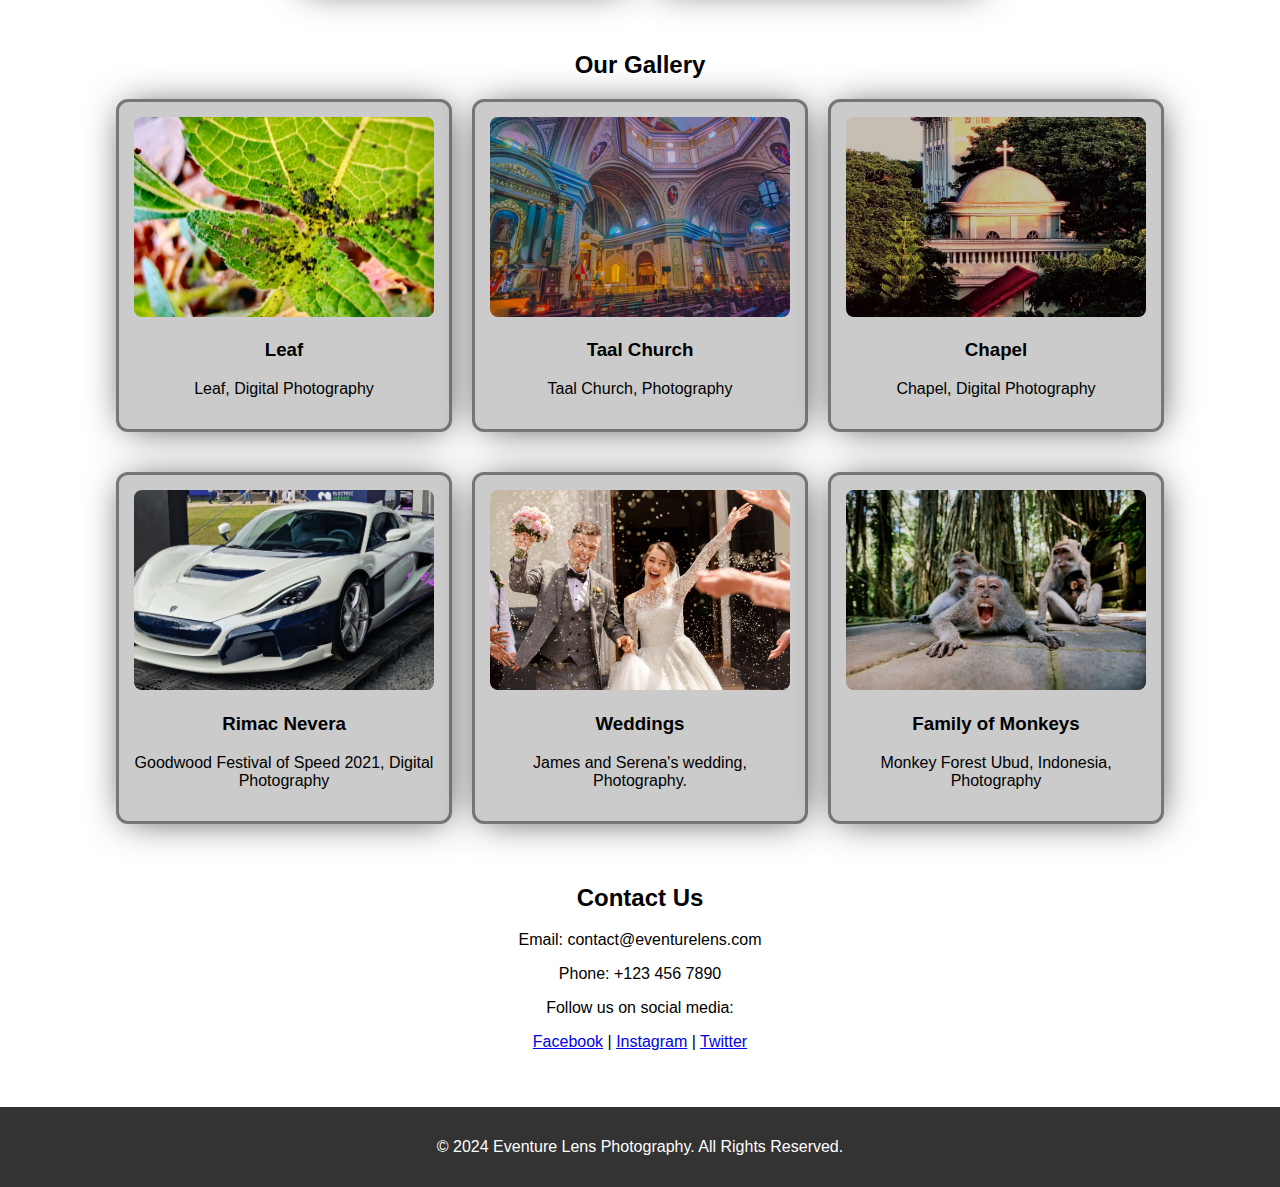
==== commit 7a5bf28b: "Add files via upload" ====
--- a/index.html
+++ b/index.html
@@ -1,3 +1,4 @@
+
 <!DOCTYPE html>
 <html lang="en">
 <head>
@@ -13,10 +14,10 @@
     </header>
 
     <nav>
-        <a href="#schedules">Schedules</a>
-        <a href="#gallery">Speaker</a>
-        <a href="#contact">Gallery</a>
-        <a href="#about">Registration</a>
+        <a href="#services">Schedules</a>
+        <a href="#speakers">Speaker</a>
+        <a href="#pictures">Gallery</a>
+        <a href="https://docs.google.com/forms/d/e/1FAIpQLSd9rsVAkpMfONXImwuZKQK6JKTO7f3SqEqVumUsC-fODVuzpA/viewform"target="_blank">Registration</a>
     </nav>
 
     <section id="services">
@@ -55,7 +56,7 @@
         </div>
     </section>
 
-    <section id="speaker">
+    <section id="speakers">
         <h2>Our Workshop Speakers</h2>
         <div class="speakers">
             <div class="speaker">
@@ -73,35 +74,61 @@
         </div>
     </section>
 
-    <section id="gallery">
-        <h2>Gallery</h2>
-        <div class="gallery">
-            <div class="photo">
-                <img src="leaf.jpg.jpg" alt="Event 1">
+    <section id="pictures">
+        <h2>Our Gallery</h2>
+        <div class="pictures">
+            <div class="picture">
+                <img src="leaf.jpg.jpg" alt="pic1">
+                <h3>Leaf</h3>
+                <p>Leaf, Digital Photography</p>
             </div>
-            <div class="photo">
-                <img src="Taal-Church.jpg" alt="Event 2">
+            <div class="picture">
+                <img src="Taal-Church.jpg" alt="pic2">
+                <h3>Taal Church</h3>
+                <p>Taal Church, Photography</p>
             </div>
-            <div class="photo">
-                <img src="Chapel.jpg" alt="Event 3">
+            <div class="picture">
+                <img src="Chapel.jpg" alt="pic3">
+                <h3>Chapel</h3>
+                <p>Chapel, Digital Photography</p>
+            </div>
+        </div>
+    </section>
+
+    <section id="pictures">
+        <div class="pictures">
+            <div class="picture">
+                <img src="Rimac_Nevera.jpg" alt="pic4">
+                <h3>Rimac Nevera</h3>
+                <p>Goodwood Festival of Speed 2021, Digital Photography</p>
+            </div>
+            <div class="picture">
+                <img src="traditional+american+wedding-1920w.webp" alt="pic5">
+                <h3>Weddings</h3>
+                <p>James and Serena's wedding, Photography.</p>
+            </div>
+            <div class="picture">
+                <img src="Gallery-The-Monkeys-Gang.jpg" alt="pic6">
+                <h3>Family of Monkeys</h3>
+                <p>Monkey Forest Ubud, Indonesia, Photography</p>
             </div>
         </div>
     </section>
 
     <section id="contact">
         <h2>Contact Us</h2>
-        <p>Email: contact@eventsphotography.com</p>
+        <p>Email: contact@eventurelens.com</p>
         <p>Phone: +123 456 7890</p>
         <p>Follow us on social media:</p>
         <p>
-            <a href="#">Facebook</a> | 
-            <a href="#">Instagram</a> | 
-            <a href="#">Twitter</a>
+            <a href="https://www.facebook.com">Facebook</a> | 
+            <a href="https://www.instagram.com/">Instagram</a> | 
+            <a href="https://x.com/home?lang=en">Twitter</a>
         </p>
     </section>
 
     <footer>
-        <p>&copy; 2024 Events Photography. All Rights Reserved.</p>
+        <p>&copy; 2024 Eventure Lens Photography. All Rights Reserved.</p>
     </footer>
 </body>
 </html>
--- a/styles.css
+++ b/styles.css
@@ -1,29 +1,40 @@
 /* General Styles */
 body {
-    font-family: Arial, sans-serif;
     margin: 0;
     padding: 0;
-    background-color: #f4f4f4;
+    background: rgb(255, 255, 255);
+    font-family: 'Segoe UI', Tahoma, Geneva, Verdana, sans-serif;
 }
 
 /* Header Styles */
 header {
-    background-color: #333;
+    background: rgb(105,105,105);
+    background: linear-gradient(180deg, rgba(105,105,105,0.835171568627451) 2%, rgba(46,46,46,0.8463760504201681) 39%, rgba(0,0,0,0.8463760504201681) 100%);
     color: #fff;
     padding: 20px 0;
     text-align: center;
+    font-size: 30px;
 }
 
 header h1 {
     margin: 0;
     font-size: 2.5em;
+    font-family:'Trebuchet MS', 'Lucida Sans Unicode', 'Lucida Grande', 'Lucida Sans', Arial, sans-serif;
 }
+
+header p {
+    margin: 0;
+    font-size: 20px;
+    font-family:'Segoe UI', Tahoma, Geneva, Verdana, sans-serif
+}
+
 
 /* Navigation Styles */
 nav {
     text-align: center;
-    padding: 10px;
+    padding: 30px;
     background-color: #ffbf00;
+    border-style: solid;
 }
 
 nav a {
@@ -31,10 +42,18 @@
     text-decoration: none;
     margin: 0 15px;
     font-size: 1.2em;
+    font-family: 'Segoe UI', Tahoma, Geneva, Verdana, sans-serif;
+    font-weight: bold;
+    border-style: solid;
+    border-radius: 12px;
+    padding: 10px;
+    background: rgb(194,194,194);
+    background: rgb(229, 229, 229)
 }
 
 nav a:hover {
-    text-decoration: underline;
+    color: rgb(60, 60, 60);
+    font-size: 20px;
 }
 
 /* Section Styles */
@@ -52,11 +71,13 @@
 }
 
 .service, .photo {
-    background-color: #fff;
+    background-color: #cbcbcb;
     padding: 15px;
     width: 300px;
     border-radius: 12px;
     box-shadow: 2px 2px 38px -8px rgba(0,0,0,0.78);
+    border-style: solid;
+    border-color: rgb(118, 118, 118);
 }
 
 .service img, .photo img {
@@ -75,11 +96,13 @@
 }
 
 .speaker {
-    background-color: #fff;
+    background-color: #cbcbcb;
     padding: 15px;
     width: 300px;
     border-radius: 12px;
     box-shadow: 2px 2px 38px -8px rgba(0,0,0,0.78);
+    border-style: solid;
+    border-color: rgb(118, 118, 118);
 }
 
 .speaker img, .photo img {
@@ -88,6 +111,41 @@
     object-fit: cover;
     border-radius: 8px;
 }
+
+/* Pictures Section */
+.pictures, .gallery {
+    display: flex;
+    justify-content: center;
+    gap: 20px;
+    flex-wrap: wrap;
+}
+
+.picture {
+    background-color: #cbcbcb;
+    padding: 15px;
+    width: 300px;
+    border-radius: 12px;
+    box-shadow: 2px 2px 38px -8px rgba(0,0,0,0.78);
+    border-style: solid;
+    border-color: rgb(118, 118, 118);
+}
+
+.pictures img, .photo img {
+    width: 100%;
+    height: 200px;
+    object-fit: cover;
+    border-radius: 8px;
+}
+
+
+
+
+
+
+
+
+
+
 
 /* Footer Styles */
 footer {
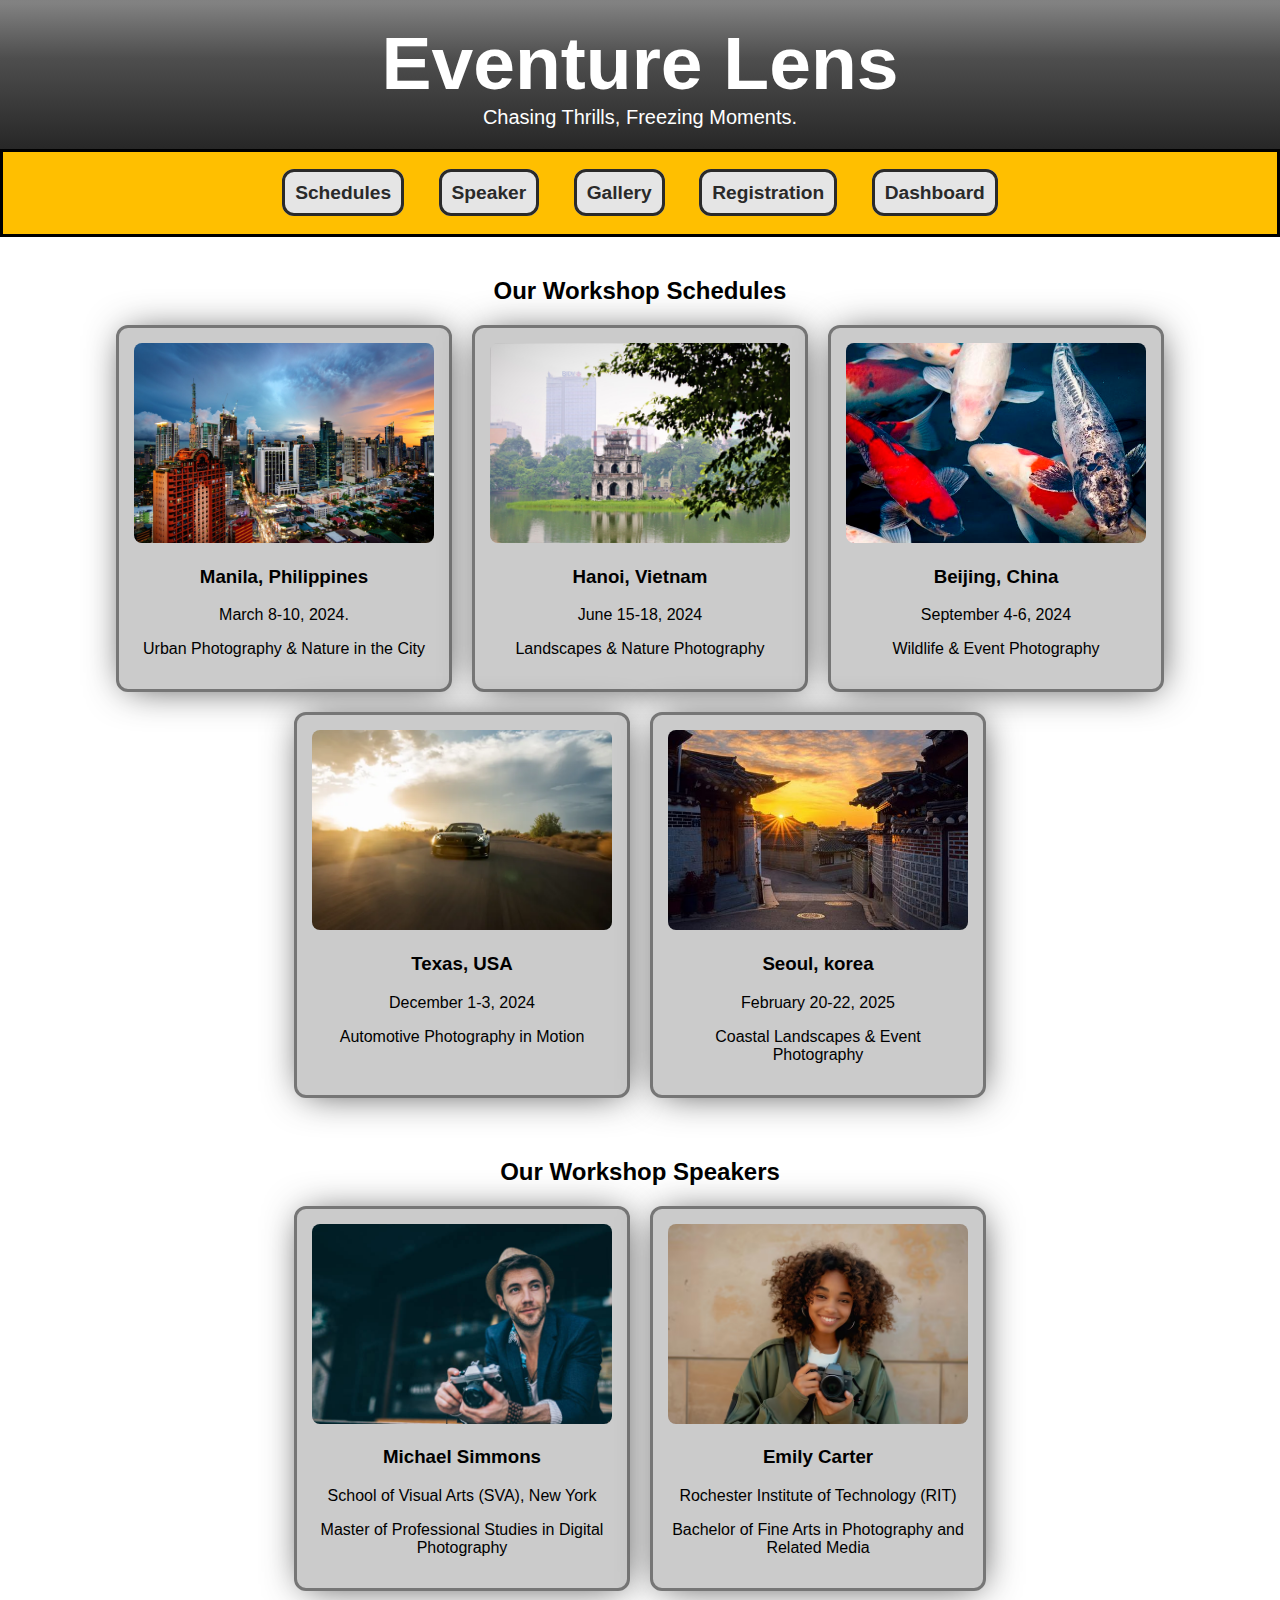
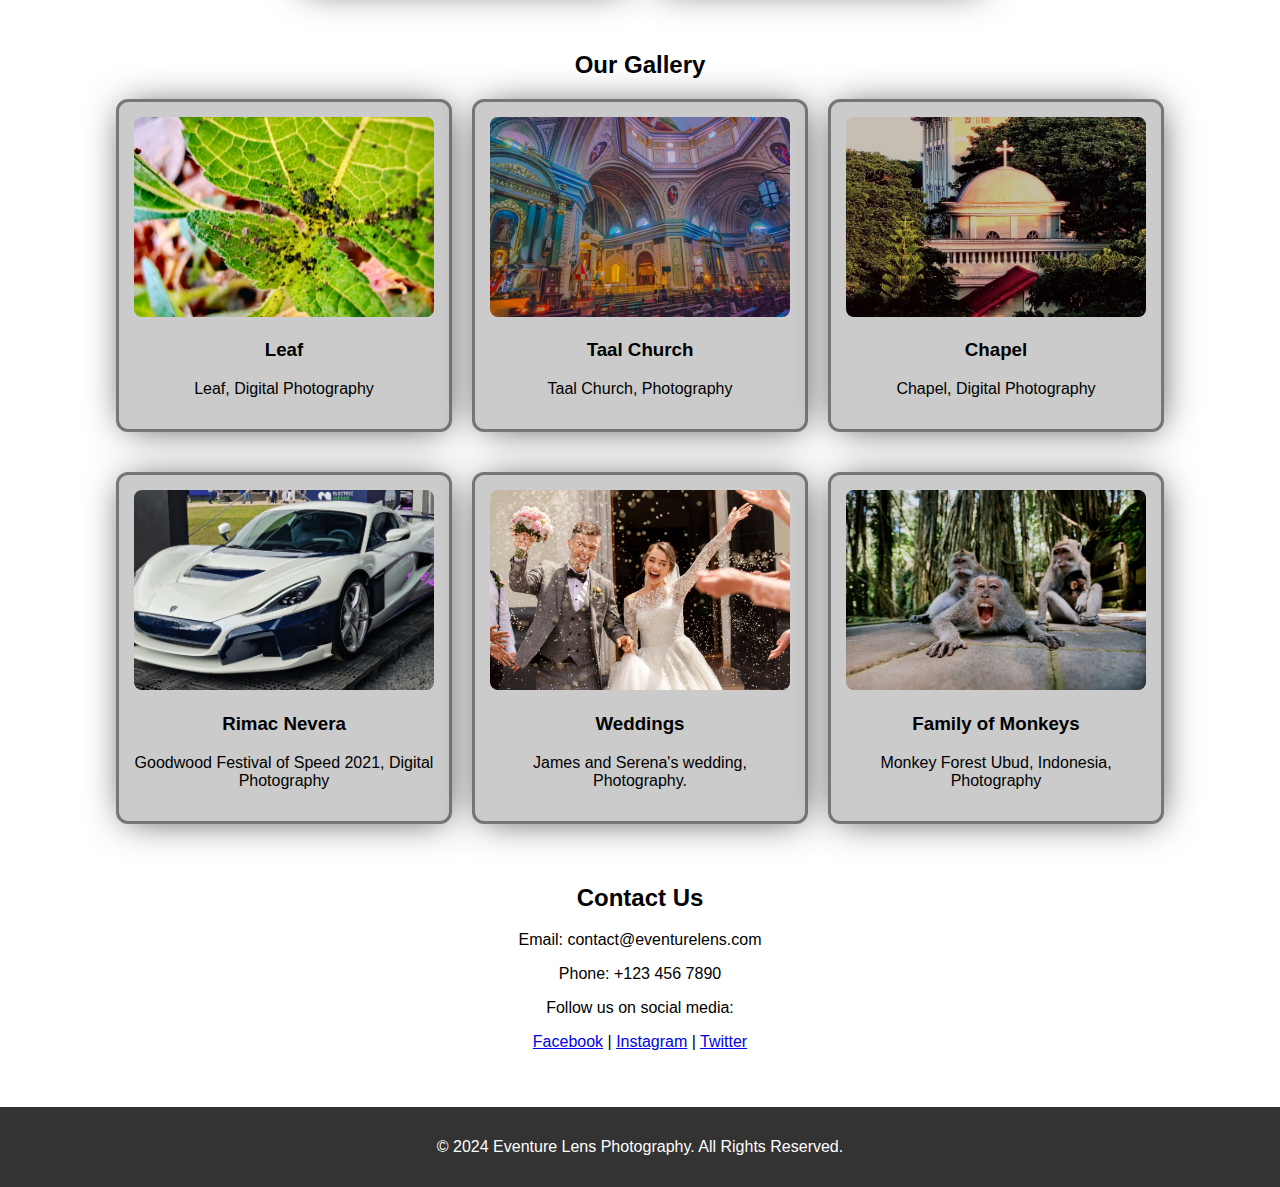
==== commit a2a6318b: "Update index.html" ====
--- a/index.html
+++ b/index.html
@@ -18,6 +18,7 @@
         <a href="#speakers">Speaker</a>
         <a href="#pictures">Gallery</a>
         <a href="https://docs.google.com/forms/d/e/1FAIpQLSd9rsVAkpMfONXImwuZKQK6JKTO7f3SqEqVumUsC-fODVuzpA/viewform"target="_blank">Registration</a>
+        <a href="dashboard.html">Dashboard</a>
     </nav>
 
     <section id="services">
